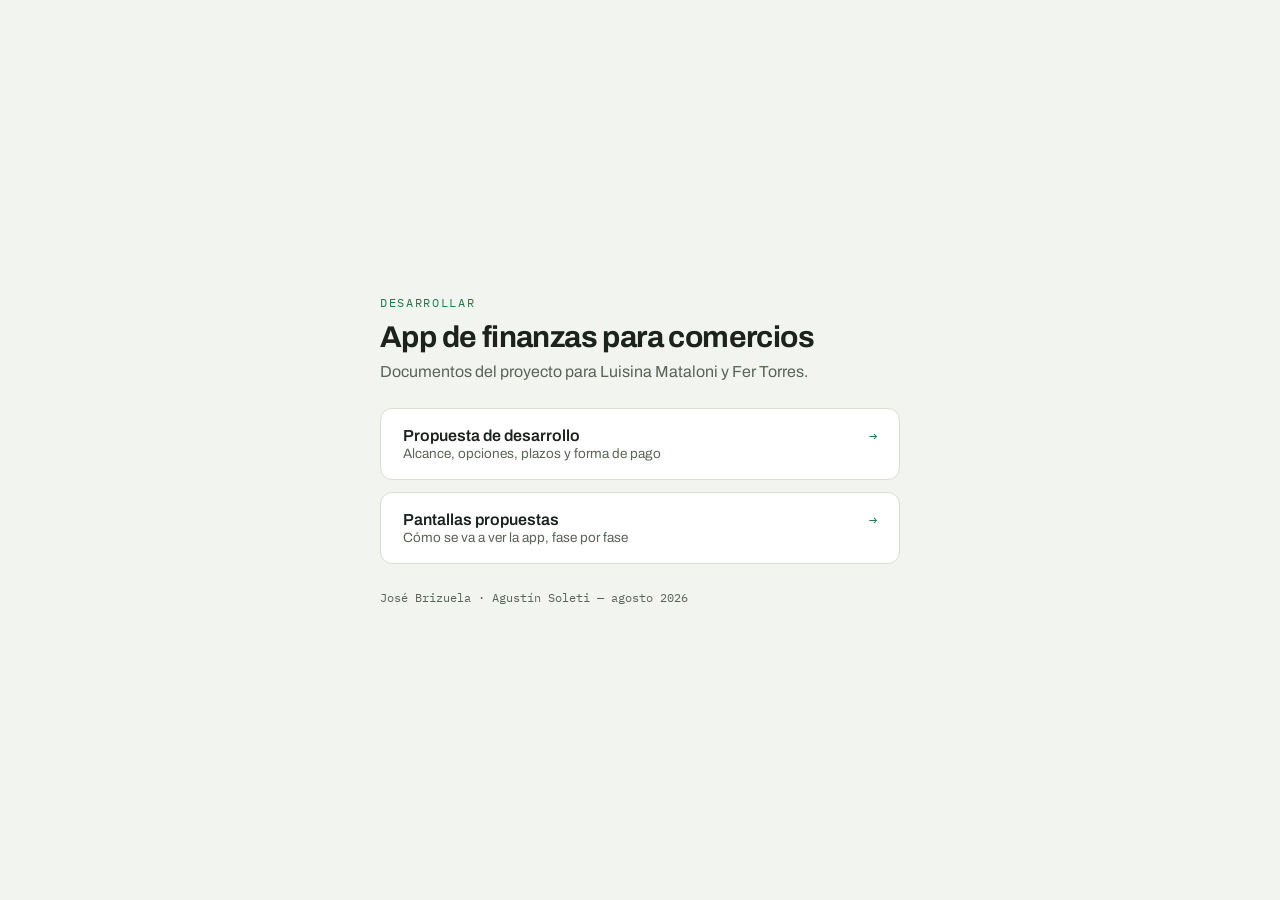
==== index.html @ 07089831 "Propuesta y pantallas — App Finanzas Comercios Sitio client-facing: landing, propuesta de desarrollo" ====
<!DOCTYPE html>
<html lang="es">
<head>
<meta charset="utf-8">
<meta name="viewport" content="width=device-width, initial-scale=1">
<meta name="robots" content="noindex, nofollow">
<title>Desarrollar · App Finanzas Comercios</title>
<link rel="preconnect" href="https://fonts.googleapis.com">
<link href="https://fonts.googleapis.com/css2?family=Archivo:wght@400;500;600;700&family=IBM+Plex+Mono:wght@400;500&display=swap" rel="stylesheet">
<style>
  :root{--bg:#F2F4EF;--paper:#fff;--ink:#1C221D;--muted:#5B6459;--line:#D9DED4;--caja:#1D7A4C;--caja-bg:#E4F0E8}
  @media (prefers-color-scheme: dark){
    :root:not([data-theme="light"]){--bg:#11150F;--paper:#191E17;--ink:#E7EBE3;--muted:#A2AC9E;--line:#2A3128;--caja:#54C48D;--caja-bg:#1C2F24}
  }
  :root[data-theme="dark"]{--bg:#11150F;--paper:#191E17;--ink:#E7EBE3;--muted:#A2AC9E;--line:#2A3128;--caja:#54C48D;--caja-bg:#1C2F24}
  *{margin:0;padding:0;box-sizing:border-box}
  body{background:var(--bg);color:var(--ink);font-family:'Archivo',system-ui,sans-serif;min-height:100vh;display:flex;align-items:center;justify-content:center;padding:24px}
  .card{max-width:520px;width:100%}
  .brand{font-family:'IBM Plex Mono',monospace;font-size:12px;letter-spacing:.14em;text-transform:uppercase;color:var(--caja);margin-bottom:10px}
  h1{font-size:30px;font-weight:700;letter-spacing:-.02em;line-height:1.15;margin-bottom:8px}
  p.sub{color:var(--muted);margin-bottom:28px}
  a.doc{display:block;background:var(--paper);border:1px solid var(--line);border-radius:12px;padding:18px 22px;margin-bottom:12px;text-decoration:none;color:var(--ink)}
  a.doc:hover{border-color:var(--caja)}
  a.doc b{display:block;font-size:16px;font-weight:600}
  a.doc span{font-size:13.5px;color:var(--muted)}
  a.doc .go{float:right;color:var(--caja);font-family:'IBM Plex Mono',monospace}
  footer{margin-top:26px;font-family:'IBM Plex Mono',monospace;font-size:11.5px;color:var(--muted)}
</style>
</head>
<body>
  <div class="card">
    <div class="brand">Desarrollar</div>
    <h1>App de finanzas para comercios</h1>
    <p class="sub">Documentos del proyecto para Luisina Mataloni y Fer Torres.</p>
    <a class="doc" href="propuesta.html"><span class="go">→</span><b>Propuesta de desarrollo</b><span>Alcance, opciones, plazos y forma de pago</span></a>
    <a class="doc" href="pantallas.html"><span class="go">→</span><b>Pantallas propuestas</b><span>Cómo se va a ver la app, fase por fase</span></a>
    <footer>José Brizuela · Agustín Soleti — agosto 2026</footer>
  </div>
</body>
</html>
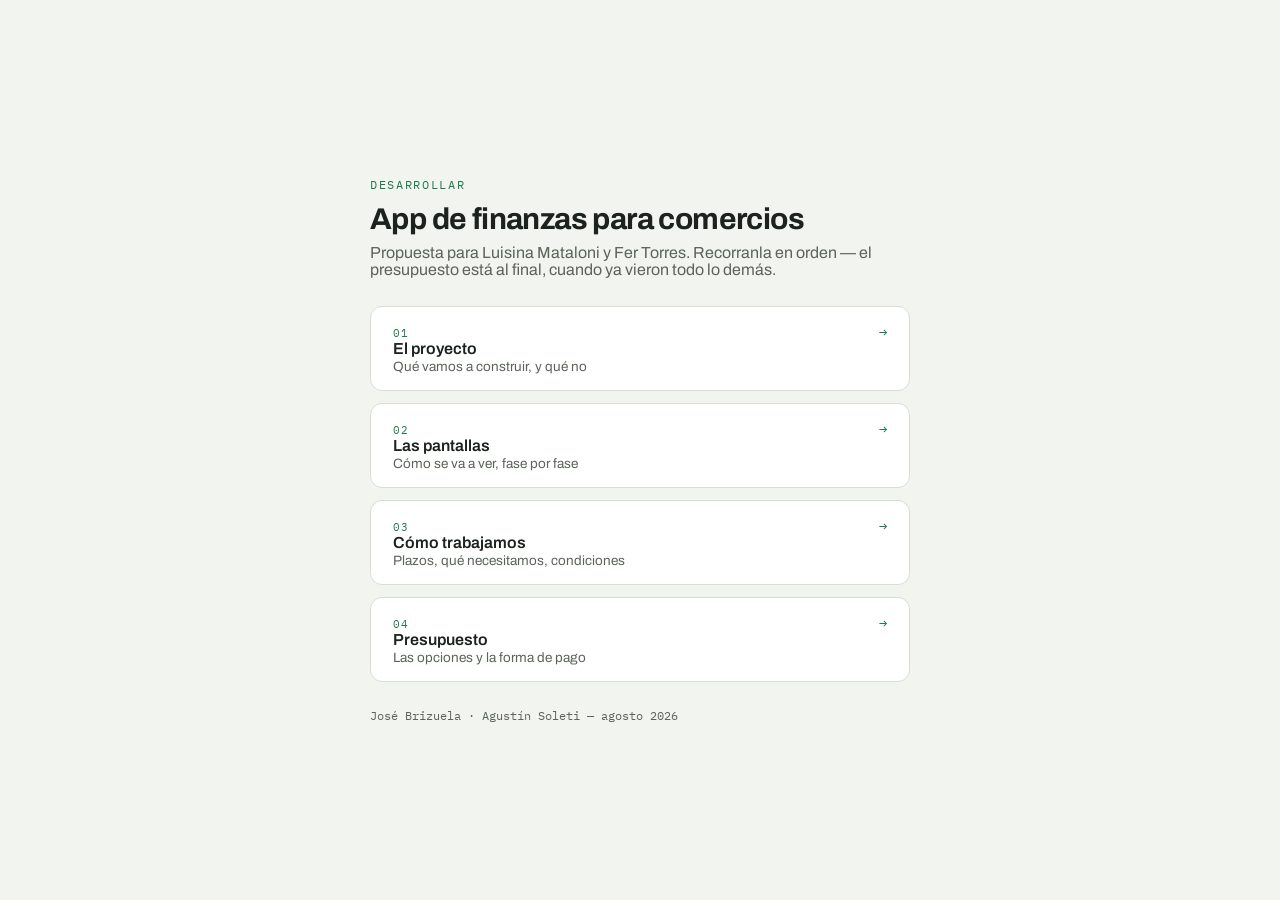
==== commit 7a83e553: "Sitio dividido en secciones navegables: proyecto, pantallas, cómo trabajamos, presupuesto Co-Authore" ====
--- a/index.html
+++ b/index.html
@@ -15,15 +15,16 @@
   :root[data-theme="dark"]{--bg:#11150F;--paper:#191E17;--ink:#E7EBE3;--muted:#A2AC9E;--line:#2A3128;--caja:#54C48D;--caja-bg:#1C2F24}
   *{margin:0;padding:0;box-sizing:border-box}
   body{background:var(--bg);color:var(--ink);font-family:'Archivo',system-ui,sans-serif;min-height:100vh;display:flex;align-items:center;justify-content:center;padding:24px}
-  .card{max-width:520px;width:100%}
+  .card{max-width:540px;width:100%}
   .brand{font-family:'IBM Plex Mono',monospace;font-size:12px;letter-spacing:.14em;text-transform:uppercase;color:var(--caja);margin-bottom:10px}
   h1{font-size:30px;font-weight:700;letter-spacing:-.02em;line-height:1.15;margin-bottom:8px}
   p.sub{color:var(--muted);margin-bottom:28px}
-  a.doc{display:block;background:var(--paper);border:1px solid var(--line);border-radius:12px;padding:18px 22px;margin-bottom:12px;text-decoration:none;color:var(--ink)}
+  a.doc{display:block;background:var(--paper);border:1px solid var(--line);border-radius:12px;padding:16px 22px;margin-bottom:12px;text-decoration:none;color:var(--ink);position:relative}
   a.doc:hover{border-color:var(--caja)}
   a.doc b{display:block;font-size:16px;font-weight:600}
   a.doc span{font-size:13.5px;color:var(--muted)}
   a.doc .go{float:right;color:var(--caja);font-family:'IBM Plex Mono',monospace}
+  a.doc .num{font-family:'IBM Plex Mono',monospace;font-size:11px;color:var(--caja);letter-spacing:.08em}
   footer{margin-top:26px;font-family:'IBM Plex Mono',monospace;font-size:11.5px;color:var(--muted)}
 </style>
 </head>
@@ -31,9 +32,11 @@
   <div class="card">
     <div class="brand">Desarrollar</div>
     <h1>App de finanzas para comercios</h1>
-    <p class="sub">Documentos del proyecto para Luisina Mataloni y Fer Torres.</p>
-    <a class="doc" href="propuesta.html"><span class="go">→</span><b>Propuesta de desarrollo</b><span>Alcance, opciones, plazos y forma de pago</span></a>
-    <a class="doc" href="pantallas.html"><span class="go">→</span><b>Pantallas propuestas</b><span>Cómo se va a ver la app, fase por fase</span></a>
+    <p class="sub">Propuesta para Luisina Mataloni y Fer Torres. Recorranla en orden — el presupuesto está al final, cuando ya vieron todo lo demás.</p>
+    <a class="doc" href="proyecto.html"><span class="go">→</span><span class="num">01</span><b>El proyecto</b><span>Qué vamos a construir, y qué no</span></a>
+    <a class="doc" href="pantallas.html"><span class="go">→</span><span class="num">02</span><b>Las pantallas</b><span>Cómo se va a ver, fase por fase</span></a>
+    <a class="doc" href="como-trabajamos.html"><span class="go">→</span><span class="num">03</span><b>Cómo trabajamos</b><span>Plazos, qué necesitamos, condiciones</span></a>
+    <a class="doc" href="presupuesto.html"><span class="go">→</span><span class="num">04</span><b>Presupuesto</b><span>Las opciones y la forma de pago</span></a>
     <footer>José Brizuela · Agustín Soleti — agosto 2026</footer>
   </div>
 </body>
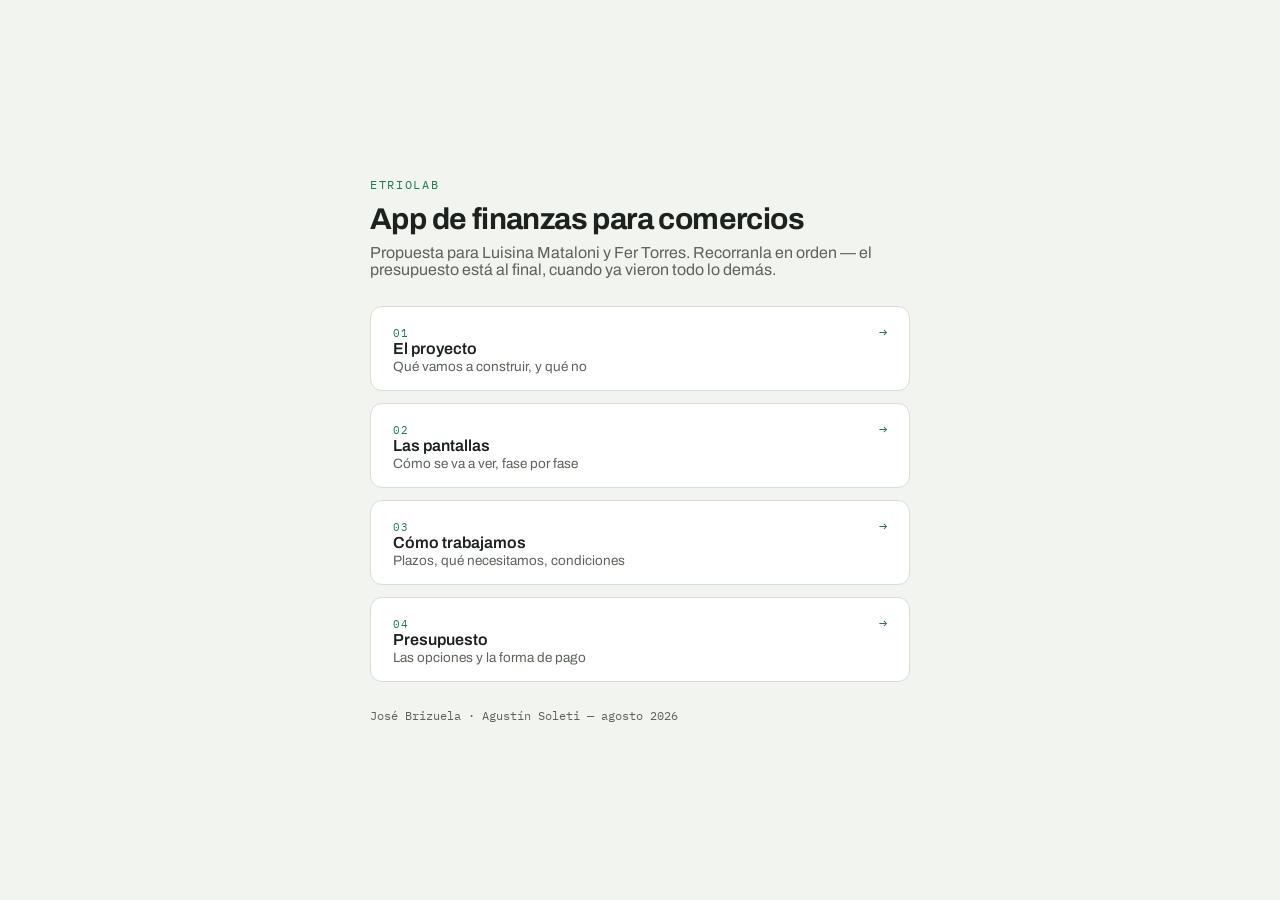
==== commit 9221c20e: "Marca corregida: EtrioLab Co-Authored-By: Claude Opus 5 <noreply@anthropic.com>" ====
--- a/index.html
+++ b/index.html
@@ -4,7 +4,7 @@
 <meta charset="utf-8">
 <meta name="viewport" content="width=device-width, initial-scale=1">
 <meta name="robots" content="noindex, nofollow">
-<title>Desarrollar · App Finanzas Comercios</title>
+<title>EtrioLab · App Finanzas Comercios</title>
 <link rel="preconnect" href="https://fonts.googleapis.com">
 <link href="https://fonts.googleapis.com/css2?family=Archivo:wght@400;500;600;700&family=IBM+Plex+Mono:wght@400;500&display=swap" rel="stylesheet">
 <style>
@@ -30,7 +30,7 @@
 </head>
 <body>
   <div class="card">
-    <div class="brand">Desarrollar</div>
+    <div class="brand">EtrioLab</div>
     <h1>App de finanzas para comercios</h1>
     <p class="sub">Propuesta para Luisina Mataloni y Fer Torres. Recorranla en orden — el presupuesto está al final, cuando ya vieron todo lo demás.</p>
     <a class="doc" href="proyecto.html"><span class="go">→</span><span class="num">01</span><b>El proyecto</b><span>Qué vamos a construir, y qué no</span></a>
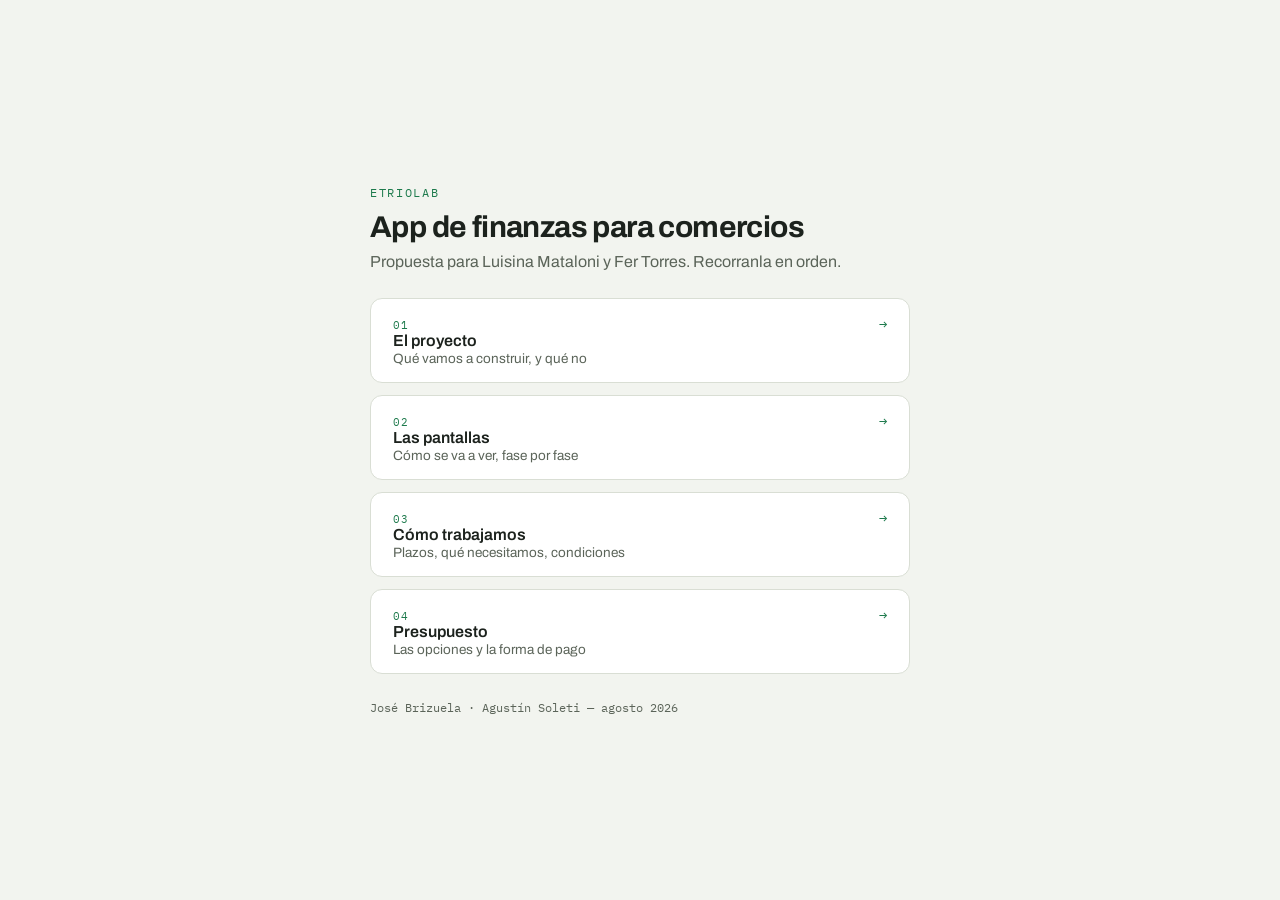
==== commit 524af912: "Landing: subtítulo sin mención al presupuesto Co-Authored-By: Claude Opus 5 <noreply@anthropic.com>" ====
--- a/index.html
+++ b/index.html
@@ -32,7 +32,7 @@
   <div class="card">
     <div class="brand">EtrioLab</div>
     <h1>App de finanzas para comercios</h1>
-    <p class="sub">Propuesta para Luisina Mataloni y Fer Torres. Recorranla en orden — el presupuesto está al final, cuando ya vieron todo lo demás.</p>
+    <p class="sub">Propuesta para Luisina Mataloni y Fer Torres. Recorranla en orden.</p>
     <a class="doc" href="proyecto.html"><span class="go">→</span><span class="num">01</span><b>El proyecto</b><span>Qué vamos a construir, y qué no</span></a>
     <a class="doc" href="pantallas.html"><span class="go">→</span><span class="num">02</span><b>Las pantallas</b><span>Cómo se va a ver, fase por fase</span></a>
     <a class="doc" href="como-trabajamos.html"><span class="go">→</span><span class="num">03</span><b>Cómo trabajamos</b><span>Plazos, qué necesitamos, condiciones</span></a>
